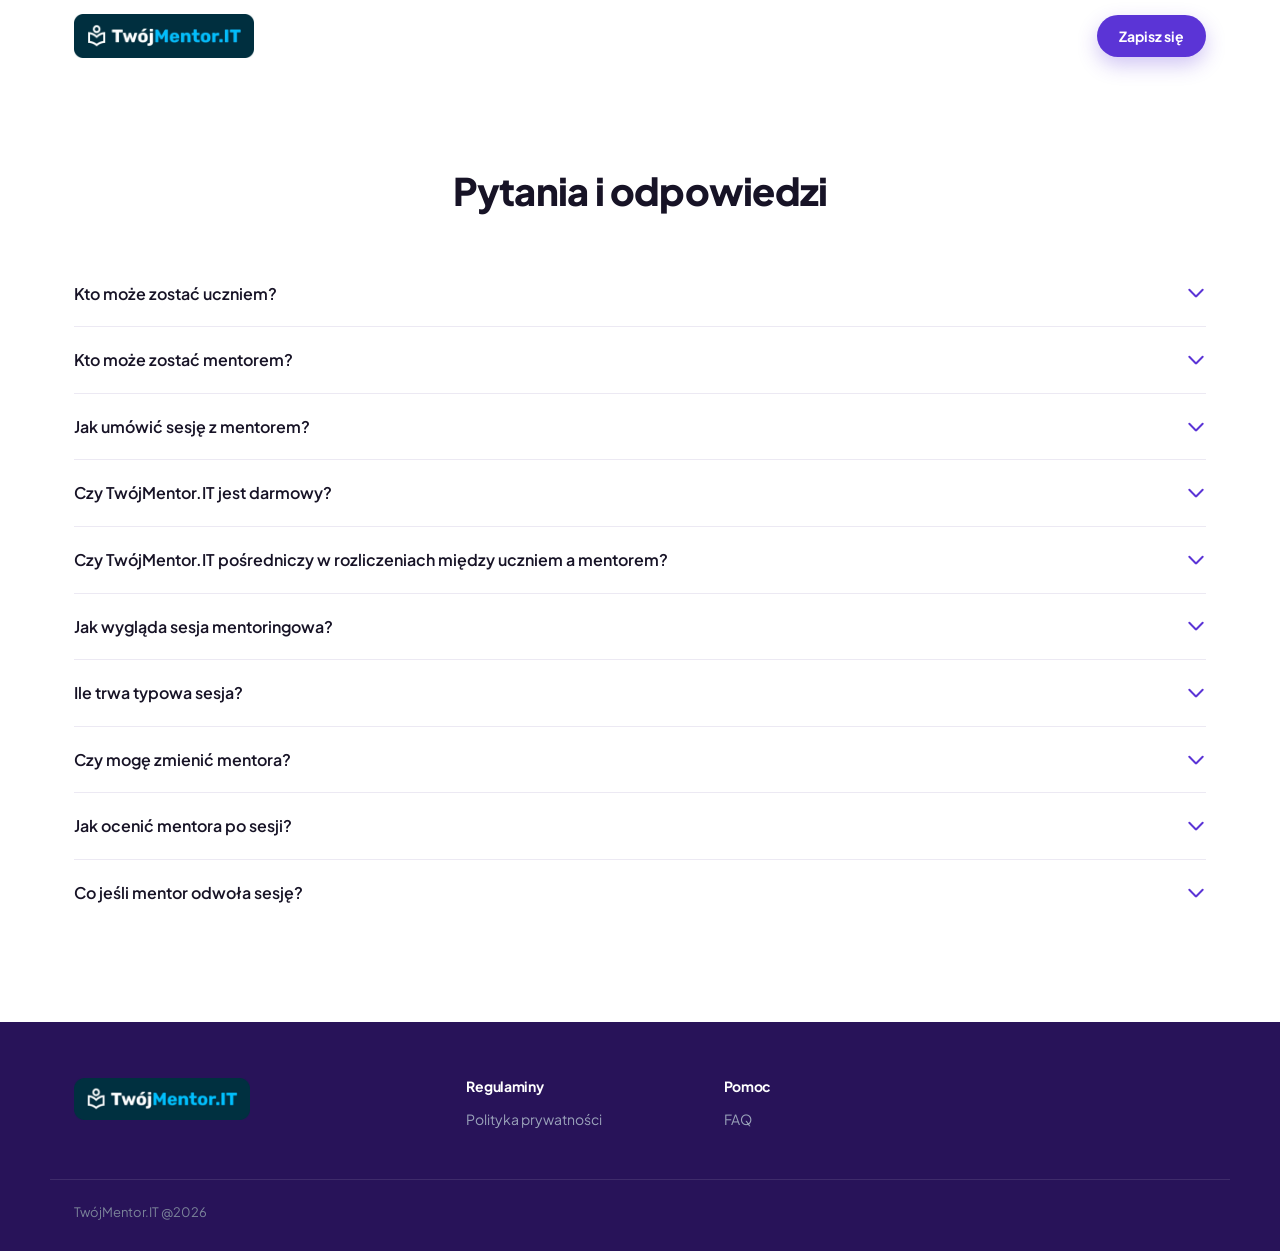
==== faq/index.html @ be9235aa "refactor: przeniesienie faq i polityki prywatności do podfolderów faq.html → faq/index.html polityka" ====
<!DOCTYPE html>
<html lang="pl">
<head>
  <meta charset="UTF-8" />
  <meta name="viewport" content="width=device-width, initial-scale=1.0" />
  <title>FAQ — TwójMentor.IT</title>
  <meta name="description" content="Odpowiedzi na najczęściej zadawane pytania dotyczące platformy TwójMentor.IT." />
  <meta name="theme-color" content="#5b34d6" />
  <link rel="canonical" href="https://mentor-it.github.io/LP/faq/" />
  <link rel="icon" type="image/svg+xml" href="../assets/img/logo-refresh_2.svg" />
  <link rel="preconnect" href="https://fonts.googleapis.com" />
  <link rel="preconnect" href="https://fonts.gstatic.com" crossorigin />
  <link href="https://fonts.googleapis.com/css2?family=Plus+Jakarta+Sans:wght@400;500;600;700;800&display=swap" rel="stylesheet" />
  <link rel="stylesheet" href="../assets/css/style.css" />
</head>
<body>
  <a class="skip-link" href="#main">Przejdź do treści</a>

  <!-- ======= HEADER ======= -->
  <header class="site-header" id="siteHeader">
    <div class="container header-inner">
      <a href="../" class="logo" aria-label="TwójMentor.IT — strona główna">
        <img src="../assets/img/logo.webp" width="218" height="53" alt="TwójMentor.IT" class="logo-img" />
      </a>
      <div class="header-actions">
        <button type="button" class="btn btn-primary js-signup-open">Zapisz się</button>
      </div>
    </div>
  </header>

  <main id="main">
    <section class="section faq" aria-labelledby="faq-title">
      <div class="container">
        <h1 id="faq-title" class="section-title center" style="margin-bottom:48px">Pytania i odpowiedzi</h1>

        <div class="faq-list">

          <details class="faq-item">
            <summary>Kto może zostać uczniem?<span class="faq-chevron" aria-hidden="true"></span></summary>
            <div class="faq-body"><p>Uczniem TwójMentor.IT może zostać każdy, kto chce rozwijać się w branży IT — niezależnie od poziomu zaawansowania. Niezależnie od tego, czy dopiero zaczynasz, czy chcesz pogłębić konkretną technologię, znajdziesz mentora dopasowanego do swoich potrzeb.</p></div>
          </details>

          <details class="faq-item">
            <summary>Kto może zostać mentorem?<span class="faq-chevron" aria-hidden="true"></span></summary>
            <div class="faq-body"><p>Mentorem może zostać każdy doświadczony specjalista IT, który chce dzielić się wiedzą. Każdy kandydat przechodzi proces weryfikacji, aby zapewnić uczniom najwyższą jakość mentoringu.</p></div>
          </details>

          <details class="faq-item">
            <summary>Jak umówić sesję z mentorem?<span class="faq-chevron" aria-hidden="true"></span></summary>
            <div class="faq-body"><p>Wystarczy wybrać mentora, kliknąć „Umów sesję", wskazać dogodny termin w naszym systemie rezerwacji i potwierdzić spotkanie. Całość zajmuje kilka minut.</p></div>
          </details>

          <details class="faq-item">
            <summary>Czy TwójMentor.IT jest darmowy?<span class="faq-chevron" aria-hidden="true"></span></summary>
            <div class="faq-body"><p>Założenie konta i przeglądanie mentorów jest bezpłatne. Pierwsza sesja u wielu mentorów jest darmowa, a kolejne sesje rozliczane są według stawki ustalonej przez mentora.</p></div>
          </details>

          <details class="faq-item">
            <summary>Czy TwójMentor.IT pośredniczy w rozliczeniach między uczniem a mentorem?<span class="faq-chevron" aria-hidden="true"></span></summary>
            <div class="faq-body"><p>Tak. Wszystkie płatności, rezerwacje i rozliczenia odbywają się bezpiecznie w ramach platformy — bez konieczności korzystania z zewnętrznych aplikacji.</p></div>
          </details>

          <details class="faq-item">
            <summary>Jak wygląda sesja mentoringowa?<span class="faq-chevron" aria-hidden="true"></span></summary>
            <div class="faq-body"><p>Sesje odbywają się online w formie wideorozmowy. Czas trwania i zakres ustalasz z mentorem indywidualnie. Możesz zadawać pytania, omawiać kod, przerabiać zadania lub planować ścieżkę kariery.</p></div>
          </details>

          <details class="faq-item">
            <summary>Ile trwa typowa sesja?<span class="faq-chevron" aria-hidden="true"></span></summary>
            <div class="faq-body"><p>Standardowa sesja trwa od 30 do 60 minut. Czas trwania ustalasz indywidualnie z mentorem w zależności od Twoich potrzeb i dostępności.</p></div>
          </details>

          <details class="faq-item">
            <summary>Czy mogę zmienić mentora?<span class="faq-chevron" aria-hidden="true"></span></summary>
            <div class="faq-body"><p>Oczywiście. Możesz w dowolnym momencie wybrać innego mentora i umówić się na sesję z kimś innym. Nie ma żadnych zobowiązań długoterminowych.</p></div>
          </details>

          <details class="faq-item">
            <summary>Jak ocenić mentora po sesji?<span class="faq-chevron" aria-hidden="true"></span></summary>
            <div class="faq-body"><p>Po każdej sesji masz możliwość wystawienia oceny i opinii. Twoja recenzja pomaga innym uczniom w wyborze odpowiedniego mentora.</p></div>
          </details>

          <details class="faq-item">
            <summary>Co jeśli mentor odwoła sesję?<span class="faq-chevron" aria-hidden="true"></span></summary>
            <div class="faq-body"><p>W przypadku odwołania sesji przez mentora zostaniesz niezwłocznie poinformowany, a środki zostaną zwrócone lub sesja przełożona na inny termin — według Twojego wyboru.</p></div>
          </details>

        </div>
      </div>
    </section>
  </main>

  <!-- ======= FOOTER ======= -->
  <footer class="site-footer">
    <div class="container footer-grid">
      <div class="footer-brand">
        <a href="../" class="logo logo-footer" aria-label="TwójMentor.IT">
          <img src="../assets/img/Logo.png" width="206" height="50" alt="TwójMentor.IT" class="logo-img" />
        </a>
      </div>
      <nav class="footer-col" aria-label="Regulaminy">
        <h3>Regulaminy</h3>
        <!-- <a href="#">Warunki korzystania</a> -->
        <a href="../polityka-prywatnosci/">Polityka prywatności</a>
      </nav>
      <nav class="footer-col" aria-label="Pomoc">
        <h3>Pomoc</h3>
        <a href="../faq/">FAQ</a>
      </nav>
      <!-- social media hidden -->

    </div>
    <div class="container footer-bottom">
      <p>TwójMentor.IT @2026</p>
    </div>
  </footer>

  <script src="../assets/js/main.js" defer></script>
</body>
</html>
---- assets/css/style.css ----
/* ===== Design tokens ===== */
:root{
  --purple:#5b34d6;
  --purple-600:#5028c4;
  --purple-700:#4420a8;
  --purple-soft:#f1edfd;
  --purple-soft-2:#e9e3fc;
  --ink:#171326;
  --slate:#5a5670;
  --muted:#8a8699;
  --line:#ece9f3;
  --bg:#ffffff;
  --bg-soft:#faf9fe;
  --brand-blue:#2f7fd0;
  --brand-dark:#15233f;
  --radius:18px;
  --radius-lg:26px;
  --radius-pill:999px;
  --shadow-sm:0 2px 10px rgba(33,22,80,.05);
  --shadow:0 14px 40px rgba(50,30,120,.10);
  --shadow-lg:0 24px 70px rgba(50,30,120,.16);
  --maxw:1180px;
  --ease:cubic-bezier(.16,1,.3,1);
  --font:"Plus Jakarta Sans",system-ui,-apple-system,"Segoe UI",Roboto,sans-serif;
}

*,*::before,*::after{box-sizing:border-box;margin:0;padding:0}
html{scroll-behavior:smooth;-webkit-text-size-adjust:100%}
@media (prefers-reduced-motion:reduce){html{scroll-behavior:auto}}
body{
  font-family:var(--font);
  color:var(--ink);
  background:var(--bg);
  line-height:1.6;
  font-size:16px;
  -webkit-font-smoothing:antialiased;
  overflow-x:hidden;
}
img{max-width:100%;display:block;height:auto}
a{color:inherit;text-decoration:none}
button{font-family:inherit;cursor:pointer;border:0;background:none}
h1,h2,h3{line-height:1.15;letter-spacing:-.02em;font-weight:800}

.container{width:100%;max-width:var(--maxw);margin-inline:auto;padding-inline:24px}
.visually-hidden,.skip-link{position:absolute;width:1px;height:1px;overflow:hidden;clip:rect(0 0 0 0);white-space:nowrap}
.skip-link:focus{position:fixed;top:12px;left:12px;width:auto;height:auto;clip:auto;background:var(--purple);color:#fff;padding:10px 16px;border-radius:10px;z-index:200}
:focus-visible{outline:2px solid var(--purple);outline-offset:3px;border-radius:6px}

/* ===== Buttons ===== */
.btn{
  display:inline-flex;align-items:center;justify-content:center;gap:8px;
  font-size:14px;font-weight:700;padding:12px 22px;border-radius:var(--radius-pill);
  transition:transform .25s var(--ease),box-shadow .25s var(--ease),background .2s,color .2s;
  white-space:nowrap;
}
.btn-primary{background:var(--purple);color:#fff;box-shadow:0 8px 20px rgba(91,52,214,.28)}
.btn-primary:hover{background:var(--purple-600);transform:translateY(-2px);box-shadow:0 12px 28px rgba(91,52,214,.36)}
.btn-ghost{background:#fff;color:var(--purple);border:1.5px solid #e4dcfa}
.btn-ghost:hover{background:var(--purple-soft);transform:translateY(-2px)}
.btn-ghost-light{background:transparent;color:#fff;border:1.5px solid rgba(255,255,255,.55)}
.btn-ghost-light:hover{background:rgba(255,255,255,.12);transform:translateY(-2px)}

/* ===== Header ===== */
.site-header{
  position:sticky;top:0;z-index:100;
  background:rgba(255,255,255,.82);backdrop-filter:blur(14px);
  border-bottom:1px solid transparent;
  transition:box-shadow .3s var(--ease),border-color .3s var(--ease);
}
.site-header.scrolled{box-shadow:var(--shadow-sm);border-color:var(--line)}
.header-inner{display:flex;align-items:center;justify-content:space-between;height:72px}
.logo{display:flex;align-items:center;gap:10px}
.logo-img{height:44px;width:auto;display:block}
.logo-footer .logo-img{height:42px}
.header-actions{display:flex;align-items:center;gap:12px}
.nav-toggle{display:none;flex-direction:column;gap:5px;padding:8px}
.nav-toggle span{width:24px;height:2px;background:var(--ink);border-radius:2px;transition:.3s var(--ease)}

/* ===== Hero ===== */
.hero{position:relative;padding:48px 0 0;background:
  radial-gradient(120% 90% at 85% 0%,#efeafe 0%,#fbfaff 45%,#fff 100%);
  overflow:hidden;}
.hero-grid{display:grid;grid-template-columns:1.05fr .95fr;gap:48px;align-items:center;padding-bottom:36px}
.hero-title{font-size:clamp(34px,5.2vw,60px);color:var(--ink)}
.hero-sub{margin:20px 0 28px;font-size:18px;color:var(--slate);max-width:30ch}

.hero-visual{position:relative;display:flex;justify-content:center}
.hero-photo-wrap{position:relative;width:100%;max-width:560px}
.hero-photo{width:100%;border-radius:22px;}

/* ===== Tech strip ===== */
.tech-strip-wrap{
  position:relative;width:100%;margin:0 auto;background:#fff;border-top:1px solid var(--line);border-bottom:1px solid var(--line);
  overflow:hidden;-webkit-mask-image:linear-gradient(90deg,transparent,#000 6%,#000 94%,transparent);
  mask-image:linear-gradient(90deg,transparent,#000 6%,#000 94%,transparent);
}
.tech-strip{display:flex;gap:10px;padding:18px 0;width:max-content;animation:marquee 32s linear infinite}
@keyframes marquee{0%{transform:translateX(0)}100%{transform:translateX(-50%)}}
.tech-chip{
  flex:none;font-size:13px;font-weight:600;color:var(--slate);
  background:var(--bg-soft);border:1px solid var(--line);border-radius:12px;
  padding:10px 16px;transition:.25s var(--ease);
}

/* ===== Sections base ===== */
.section{padding:clamp(56px,8vw,96px) 0}
.section-title{font-size:clamp(26px,3.4vw,38px);color:var(--ink)}
.section-title.center{text-align:center}
.section p{color:var(--slate)}

/* ===== Connect ===== */
.connect-grid{display:grid;grid-template-columns:1fr 1fr;gap:56px;align-items:center}
.connect-visual{position:relative}
.connect-photo{width:100%;max-width:520px;border-radius:var(--radius-lg)}
.connect-copy p{margin-top:18px;font-size:17px;max-width:46ch}

/* ===== Mentoring features ===== */
.mentoring{background:var(--bg-soft)}
.feature-grid{display:grid;grid-template-columns:repeat(2,1fr);gap:24px;margin-top:44px}
.feature-card{background:#fff;border:1px solid var(--line);border-radius:var(--radius);padding:30px}
.feature-icon{display:inline-flex;align-items:center;justify-content:center;width:46px;height:46px;border-radius:13px;background:var(--purple);margin-bottom:16px}
.feature-card h3{font-size:19px;margin-bottom:10px}
.feature-card p{font-size:15px}

/* ===== How it works ===== */
.how .section-title{margin-bottom:8px}
.how-steps{display:flex;flex-direction:column;gap:clamp(40px,6vw,72px);margin-top:48px}
.how-row{display:grid;grid-template-columns:1fr 1fr;gap:48px;align-items:center}
.how-row.reverse{direction:rtl}
.how-row.reverse>*{direction:ltr}
.step-num{font-size:clamp(34px,5vw,52px);font-weight:800;color:var(--purple);display:block;line-height:1}
.how-text h3{font-size:24px;margin:14px 0 12px}
.how-text p{font-size:16px;max-width:34ch}
.how-media img{width:100%;border-radius:var(--radius);box-shadow:var(--shadow-lg);background:#fff}

/* ===== Mentors ===== */
.mentors{background:var(--bg-soft)}
.mentors-head{display:flex;align-items:center;justify-content:space-between;gap:16px;margin-bottom:32px;flex-wrap:wrap}
.slider-nav{display:flex;gap:10px}
.slider-btn{display:inline-flex;align-items:center;gap:6px;font-size:14px;font-weight:600;color:var(--purple);padding:9px 16px;border-radius:var(--radius-pill);border:1px solid #e4dcfa;background:#fff;transition:.25s var(--ease)}
.slider-btn:hover{background:var(--purple-soft)}
.slider-btn:disabled{opacity:.4;cursor:default;color:var(--muted)}
.mentors-track-wrap{overflow:hidden}
.mentors-track{display:flex;gap:24px;transition:transform .55s var(--ease)}
.mentor-card{
  position:relative;flex:0 0 calc((100% - 48px)/3);background:#fff;border:1px solid var(--line);
  border-radius:var(--radius);padding:24px;box-shadow:var(--shadow-sm);
  transition:transform .3s var(--ease),box-shadow .3s var(--ease);
}
.mentor-card:hover{transform:translateY(-4px);box-shadow:var(--shadow)}
.fav-btn{position:absolute;top:14px;right:14px;display:inline-flex;align-items:center;justify-content:center;width:36px;height:36px;border-radius:10px;color:#c9c4d8;transition:color .2s,background .2s,transform .2s}
.fav-btn svg{display:block}
.fav-btn:hover{color:var(--purple);background:var(--purple-soft);transform:scale(1.06)}
.mentor-top{display:flex;gap:14px;align-items:flex-start;margin-bottom:16px;padding-right:28px}
.mentor-avatar{width:64px;height:64px;border-radius:50%;object-fit:cover;flex:none}
.mentor-name{font-size:18px}
.mentor-role{font-size:13px;color:var(--muted);margin-top:2px}
.mentor-rate{font-size:14px;font-weight:700;margin-top:6px;color:var(--ink)}
.stars{color:#f5b301}
.reviews{color:var(--muted);font-weight:500}
.mentor-tags{list-style:none;display:flex;flex-wrap:wrap;gap:7px;margin-bottom:14px}
.tag{font-size:12px;font-weight:600;padding:5px 11px;border-radius:9px;background:var(--purple-soft);color:var(--purple)}
.tag-js{background:#fef6c8;color:#8a6d00}
.tag-html{background:#ffe6da;color:#c4441b}
.tag-more{background:#eceaf3;color:var(--slate)}
.mentor-bio{font-size:13.5px;color:var(--slate);margin-bottom:18px;display:-webkit-box;-webkit-line-clamp:4;-webkit-box-orient:vertical;overflow:hidden}
.mentor-footer{display:flex;align-items:center;justify-content:space-between;gap:10px;flex-wrap:wrap;padding-top:14px;border-top:1px solid var(--line)}
.mentor-price strong{font-size:18px;color:var(--ink)}
.mentor-price{font-size:13px;color:var(--muted)}
.mentor-free{font-size:12.5px;color:var(--purple);font-weight:600}
.mentor-term{font-size:13px;color:var(--slate);margin-top:12px}
.mentor-term strong{color:var(--ink)}

/* ===== Benefits ===== */
.benefits{background:var(--bg-soft)}
.benefits-grid{display:grid;grid-template-columns:.85fr 1.15fr;gap:56px;align-items:center}
.benefits-photo{width:100%;max-width:440px;border-radius:var(--radius-lg)}
.benefits-list{list-style:none;display:flex;flex-direction:column;gap:16px;margin-top:32px}
.benefit-item{display:block;background:#fff;border:1px solid var(--line);border-radius:var(--radius);padding:30px}
.benefit-icon{display:inline-flex;align-items:center;justify-content:center;width:46px;height:46px;border-radius:13px;background:var(--purple);margin-bottom:16px}
.benefit-item h3{font-size:19px;margin-bottom:10px}
.benefit-item p{font-size:15px}

/* ===== FAQ ===== */
.faq-head{display:flex;align-items:center;justify-content:space-between;gap:16px;flex-wrap:wrap;margin-bottom:28px}
.link-arrow{display:inline-flex;align-items:center;gap:7px;font-size:14px;font-weight:600;color:var(--purple)}
.link-arrow:hover{gap:10px}
.faq-list{display:flex;flex-direction:column}
.faq-item{border-bottom:1px solid var(--line)}
.faq-item:last-child{border-bottom:none}
.faq-item summary{list-style:none;cursor:pointer;display:flex;align-items:center;justify-content:space-between;gap:16px;padding:20px 0;font-size:16px;font-weight:600;color:var(--ink)}
.faq-item summary::-webkit-details-marker{display:none}
.faq-chevron{flex:none;width:20px;height:20px;position:relative;transition:transform .3s var(--ease)}
.faq-chevron::before,.faq-chevron::after{content:"";position:absolute;top:9px;width:11px;height:2px;background:var(--purple);border-radius:2px;transition:transform .3s var(--ease)}
.faq-chevron::before{left:1px;transform:rotate(45deg)}
.faq-chevron::after{right:1px;transform:rotate(-45deg)}
.faq-item[open] .faq-chevron::before{transform:rotate(-45deg)}
.faq-item[open] .faq-chevron::after{transform:rotate(45deg)}
.faq-body{padding:0 0 20px;color:var(--slate);font-size:15px;max-width:72ch}

/* ===== CTA ===== */
.cta{background:var(--bg)}
.cta-box{position:relative;overflow:hidden;text-align:center;border-radius:var(--radius-lg);padding:clamp(48px,7vw,80px) 24px;
  background:linear-gradient(135deg,#6f42e8 0%,#5028c4 100%);color:#fff;box-shadow:var(--shadow-lg)}
.cta-box h2{font-size:clamp(26px,3.6vw,40px);margin-bottom:14px}
.cta-box p{color:rgba(255,255,255,.9);font-size:18px;max-width:none;margin:0 auto 28px}
.cta-actions{display:flex;gap:14px;justify-content:center;flex-wrap:wrap}
.cta-deco{position:absolute;inset:0;background:
  radial-gradient(circle at 12% 20%,rgba(255,255,255,.14),transparent 30%),
  radial-gradient(circle at 88% 80%,rgba(255,255,255,.12),transparent 32%);pointer-events:none}
.cta-box>*{position:relative}

/* ===== Modal ===== */
.modal-overlay{position:fixed;inset:0;background:rgba(23,19,38,.6);backdrop-filter:blur(4px);z-index:500;display:flex;align-items:center;justify-content:center;padding:24px;opacity:0;transition:opacity .25s var(--ease)}
.modal-overlay:not([hidden]){opacity:1}
.modal-overlay[hidden]{display:none}
.modal-box{position:relative;background:#fff;border-radius:var(--radius-lg);box-shadow:var(--shadow-lg);width:100%;max-width:480px;max-height:90vh;overflow-y:auto;animation:modalIn .3s var(--ease)}
@keyframes modalIn{from{transform:translateY(24px);opacity:0}to{transform:none;opacity:1}}
.modal-close{position:absolute;top:16px;right:16px;width:32px;height:32px;display:flex;align-items:center;justify-content:center;font-size:22px;line-height:1;color:var(--muted);background:var(--bg-soft);border-radius:50%;z-index:1;transition:background .2s,color .2s}
.modal-close:hover{background:var(--line);color:var(--ink)}
@media(max-width:480px){.modal-overlay{padding:16px}}
.modal-box #mlb2-42301566 .ml-form-embedWrapper .ml-form-embedBody{padding-left:0!important;padding-right:0!important}
.modal-box #mlb2-42301566 .ml-form-embedWrapper .ml-form-embedBody .ml-form-checkboxRow label{display:flex!important;align-items:flex-start!important;gap:8px!important;padding-left:0!important;cursor:pointer}
.modal-box #mlb2-42301566 .ml-form-embedWrapper .ml-form-embedBody .ml-form-checkboxRow input[type="checkbox"]{position:static!important;opacity:1!important;z-index:auto!important;flex:none!important;width:16px!important;height:16px!important;margin:3px 0 0!important;cursor:pointer}

/* ===== Footer ===== */
.site-footer{background:#281359;color:#cdd4e4;padding:56px 0 28px}
.footer-grid{display:grid;grid-template-columns:1.6fr 1fr 1fr 1fr;gap:32px}
.logo-footer .logo-dark{color:#fff}
.logo-footer .logo-blue{color:#6aa8e8}
.footer-col h3{font-size:14px;color:#fff;margin-bottom:14px;font-weight:700}
.footer-col a{display:block;font-size:14px;color:#9aa3ba;margin-bottom:9px;transition:color .2s}
.footer-col a:hover{color:#fff}
.socials{display:flex;gap:12px}
.socials a{display:inline-flex;align-items:center;justify-content:center;width:38px;height:38px;border-radius:10px;background:rgba(255,255,255,.08);color:#cdd4e4;transition:.25s var(--ease)}
.socials a:hover{background:var(--purple);color:#fff;transform:translateY(-2px)}
.footer-bottom{margin-top:40px;padding-top:22px;border-top:1px solid rgba(255,255,255,.1);font-size:13px;color:#7b8499}

/* ===== Scroll reveal ===== */
.reveal{opacity:0;transform:translateY(28px);transition:opacity .7s var(--ease),transform .7s var(--ease)}
.reveal.in{opacity:1;transform:none}
@media (prefers-reduced-motion:reduce){.reveal{opacity:1;transform:none;transition:none}}

/* ===== Responsive ===== */
@media (max-width:980px){
  .hero-grid,.connect-grid,.benefits-grid{grid-template-columns:1fr;gap:36px}
  .hero-visual{order:-1}
  .hero-sub{max-width:none}
  .connect-visual,.benefits-visual{order:-1;display:flex;justify-content:center}
  .how-row,.how-row.reverse{grid-template-columns:1fr;direction:ltr;gap:24px}
  .how-text p{max-width:none}
  .feature-grid{grid-template-columns:1fr}
  .footer-grid{grid-template-columns:1fr 1fr;gap:28px}
  .mentor-card{flex:0 0 calc((100% - 24px)/2)}
}
@media (max-width:680px){
  .header-actions .btn-ghost{display:none}
  .nav-toggle{display:flex}
  .header-actions.open{position:absolute;top:72px;left:0;right:0;background:#fff;flex-direction:column;padding:18px 24px;gap:12px;box-shadow:var(--shadow);border-top:1px solid var(--line)}
  .header-actions.open .btn-ghost{display:inline-flex}
  .header-actions.open .btn{width:100%}
  .mentor-card{flex:0 0 100%}
  .footer-grid{grid-template-columns:1fr 1fr}
  .footer-brand{grid-column:1/-1}
  .mentors-head .slider-nav{display:none}
}
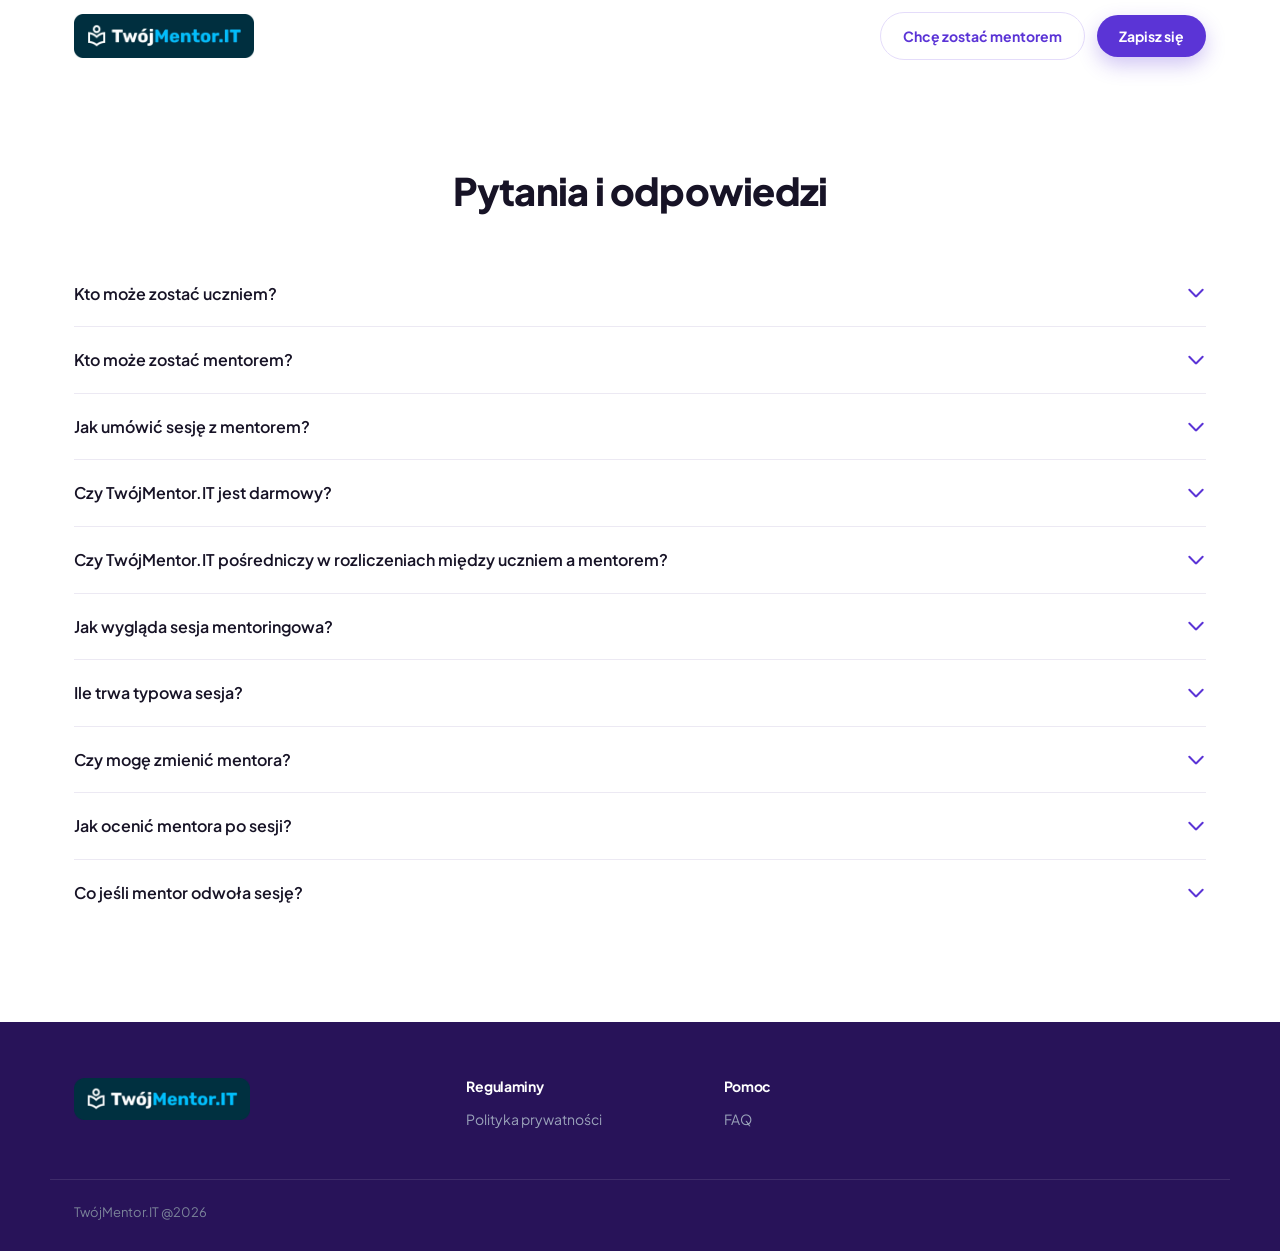
==== commit 4af37d2a: "feat: dodaj przycisk "Chcę zostać mentorem" do headera i placeholder podstronę - Nowy link btn-ghost" ====
--- a/faq/index.html
+++ b/faq/index.html
@@ -22,7 +22,12 @@
       <a href="../" class="logo" aria-label="TwójMentor.IT — strona główna">
         <img src="../assets/img/logo.webp" width="218" height="53" alt="TwójMentor.IT" class="logo-img" />
       </a>
+      <button type="button" class="nav-toggle" id="navToggle" aria-label="Menu" aria-expanded="false">
+        <span></span><span></span><span></span>
+      </button>
+
       <div class="header-actions">
+        <a href="../zostan-mentorem/" class="btn btn-ghost">Chcę zostać mentorem</a>
         <button type="button" class="btn btn-primary js-signup-open">Zapisz się</button>
       </div>
     </div>
@@ -115,6 +120,171 @@
     </div>
   </footer>
 
+  <!-- ======= MODAL MAILERLITE ======= -->
+  <div id="signupModal" class="modal-overlay" role="dialog" aria-modal="true" aria-labelledby="modalTitle" hidden>
+    <div class="modal-box">
+      <button class="modal-close" id="modalClose" aria-label="Zamknij">&times;</button>
+
+      <style type="text/css">@import url("https://assets.mlcdn.com/fonts.css?version=1780569");</style>
+      <style type="text/css">
+        .ml-form-embedSubmitLoad{display:inline-block;width:20px;height:20px}
+        .ml-form-embedSubmitLoad:after{content:" ";display:block;width:11px;height:11px;margin:1px;border-radius:50%;border:4px solid #fff;border-color:#fff #fff #fff transparent;animation:ml-form-embedSubmitLoad 1.2s linear infinite}
+        @keyframes ml-form-embedSubmitLoad{0%{transform:rotate(0deg)}100%{transform:rotate(360deg)}}
+        .sr-only{position:absolute;width:1px;height:1px;padding:0;margin:-1px;overflow:hidden;clip:rect(0,0,0,0);border:0}
+        .g-recaptcha{transform:scale(1);-webkit-transform:scale(1);transform-origin:0 0;-webkit-transform-origin:0 0}
+        #mlb2-42301566.ml-form-embedContainer{box-sizing:border-box;display:table;margin:0 auto;position:static;width:100%!important}
+        #mlb2-42301566.ml-form-embedContainer h4,#mlb2-42301566.ml-form-embedContainer p,#mlb2-42301566.ml-form-embedContainer span,#mlb2-42301566.ml-form-embedContainer button{text-transform:none!important;letter-spacing:normal!important}
+        #mlb2-42301566.ml-form-embedContainer .ml-form-embedWrapper{background-color:#fff;border-width:0;border-color:transparent;border-radius:4px;border-style:solid;box-sizing:border-box;display:inline-block!important;margin:0;padding:0;position:relative}
+        #mlb2-42301566.ml-form-embedContainer .ml-form-embedWrapper.embedForm{max-width:400px;width:100%}
+        #mlb2-42301566.ml-form-embedContainer .ml-form-align-center{text-align:center}
+        #mlb2-42301566.ml-form-embedContainer .ml-form-embedWrapper .ml-form-embedBody,#mlb2-42301566.ml-form-embedContainer .ml-form-embedWrapper .ml-form-successBody{padding:20px 20px 0}
+        #mlb2-42301566.ml-form-embedContainer .ml-form-embedWrapper .ml-form-embedBody .ml-form-embedContent,#mlb2-42301566.ml-form-embedContainer .ml-form-embedWrapper .ml-form-successBody .ml-form-successContent{text-align:left;margin:0 0 20px}
+        #mlb2-42301566.ml-form-embedContainer .ml-form-embedWrapper .ml-form-embedBody .ml-form-embedContent h4,#mlb2-42301566.ml-form-embedContainer .ml-form-embedWrapper .ml-form-successBody .ml-form-successContent h4{color:#000;font-family:'Poppins',sans-serif;font-size:24px;font-weight:700;margin:0 0 10px;text-align:left;word-break:break-word}
+        #mlb2-42301566.ml-form-embedContainer .ml-form-embedWrapper .ml-form-embedBody .ml-form-embedContent p,#mlb2-42301566.ml-form-embedContainer .ml-form-embedWrapper .ml-form-successBody .ml-form-successContent p{color:#000;font-family:'Poppins',sans-serif;font-size:14px;font-weight:400;line-height:22px;margin:0 0 10px;text-align:left}
+        #mlb2-42301566.ml-form-embedContainer .ml-form-embedWrapper .ml-form-embedBody form{margin:0;width:100%}
+        #mlb2-42301566.ml-form-embedContainer .ml-form-embedWrapper .ml-form-embedBody .ml-form-formContent,#mlb2-42301566.ml-form-embedContainer .ml-form-embedWrapper .ml-form-embedBody .ml-form-checkboxRow{margin:0 0 20px;width:100%}
+        #mlb2-42301566.ml-form-embedContainer .ml-form-embedWrapper .ml-form-embedBody .ml-form-checkboxRow{float:left}
+        #mlb2-42301566.ml-form-embedContainer .ml-form-embedWrapper .ml-form-embedBody .ml-form-fieldRow{margin:0 0 10px;width:100%}
+        #mlb2-42301566.ml-form-embedContainer .ml-form-embedWrapper .ml-form-embedBody .ml-form-fieldRow.ml-last-item{margin:0}
+        #mlb2-42301566.ml-form-embedContainer .ml-form-embedWrapper .ml-form-embedBody .ml-form-fieldRow input{background-color:#F6F8F9!important;color:#333!important;border-color:#D0D4DB;border-radius:4px!important;border-style:solid!important;border-width:1px!important;font-family:'Open Sans',Arial,Helvetica,sans-serif;font-size:14px!important;height:auto;line-height:21px!important;margin:0;padding:10px!important;width:100%!important;box-sizing:border-box!important;max-width:100%!important}
+        #mlb2-42301566.ml-form-embedContainer .ml-form-embedWrapper .ml-form-embedBody .ml-form-fieldRow textarea{background-color:#F6F8F9!important;color:#333!important;border-color:#D0D4DB;border-radius:4px!important;border-style:solid!important;border-width:1px!important;font-family:'Open Sans',Arial,Helvetica,sans-serif;font-size:14px!important;height:auto;line-height:21px!important;margin:0;padding:10px!important;width:100%!important;box-sizing:border-box!important;max-width:100%!important}
+        #mlb2-42301566.ml-form-embedContainer .ml-form-embedWrapper .ml-form-embedBody .ml-form-fieldRow .custom-select{background-color:#F6F8F9!important;color:#333!important;border-color:#D0D4DB;border-radius:4px!important;border-style:solid!important;border-width:1px!important;font-family:'Open Sans',Arial,Helvetica,sans-serif;font-size:14px!important;line-height:20px!important;margin:0;padding:10px 28px 10px 12px!important;width:100%!important;box-sizing:border-box!important;max-width:100%!important;height:auto;display:inline-block;vertical-align:middle;background:url('https://assets.mlcdn.com/ml/images/default/dropdown.svg') no-repeat right .75rem center/8px 10px;-webkit-appearance:none;-moz-appearance:none;appearance:none}
+        #mlb2-42301566.ml-form-embedContainer .ml-form-embedWrapper .ml-block-form .ml-field-group{text-align:left!important}
+        #mlb2-42301566.ml-form-embedContainer .ml-form-embedWrapper .ml-block-form .ml-field-group label{margin-bottom:5px;color:#333;font-size:14px;font-family:'Open Sans',Arial,Helvetica,sans-serif;font-weight:bold;display:inline-block;line-height:20px}
+        #mlb2-42301566.ml-form-embedContainer .ml-form-embedWrapper .ml-form-embedBody .ml-form-checkboxRow .label-description{color:#000;display:block;font-family:'Open Sans',Arial,Helvetica,sans-serif;font-size:12px;text-align:left;margin-bottom:0;position:relative;vertical-align:top}
+        #mlb2-42301566.ml-form-embedContainer .ml-form-embedWrapper .ml-form-embedBody .ml-form-checkboxRow label{font-weight:normal;margin:0;padding:0;position:relative;display:block;min-height:24px;padding-left:24px}
+        #mlb2-42301566.ml-form-embedContainer .ml-form-embedWrapper .ml-form-embedBody .ml-form-checkboxRow label p{color:#000!important;font-family:'Open Sans',Arial,Helvetica,sans-serif!important;font-size:12px!important;font-weight:normal!important;line-height:18px!important;padding:0!important;margin:0 5px 0 0!important}
+        #mlb2-42301566.ml-form-embedContainer .ml-form-embedWrapper .ml-form-embedBody .ml-form-embedSubmit{margin:0 0 20px;float:left;width:100%}
+        #mlb2-42301566.ml-form-embedContainer .ml-form-embedWrapper .ml-form-embedBody .ml-form-embedSubmit button{background-color:#5b34d6!important;border:none!important;border-radius:25px!important;box-shadow:none!important;color:#fff!important;cursor:pointer;font-family:'Poppins',sans-serif!important;font-size:14px!important;font-weight:700!important;line-height:21px!important;height:auto;padding:10px!important;width:100%!important;box-sizing:border-box!important}
+        #mlb2-42301566.ml-form-embedContainer .ml-form-embedWrapper .ml-form-embedBody .ml-form-embedSubmit button.loading{display:none}
+        #mlb2-42301566.ml-form-embedContainer .ml-form-embedWrapper .ml-form-embedBody .ml-form-embedSubmit button:hover{background-color:#333!important}
+        .ml-form-recaptcha{margin-bottom:20px;float:left}
+        .ml-form-recaptcha.ml-error iframe{border:solid 1px #ff0000}
+        .ml-error input,.ml-error textarea,.ml-error select{border-color:red!important}
+        .ml-error .label-description,.ml-error .label-description p,.ml-error label:first-child{color:#ff0000!important}
+        #mlb2-42301566.ml-form-embedContainer .ml-form-embedWrapper .ml-form-embedBody .ml-form-fieldRow .custom-control,#mlb2-42301566.ml-form-embedContainer .ml-form-embedWrapper .ml-form-embedBody .ml-form-horizontalRow .custom-control{position:relative;display:block;min-height:1.5rem;padding-left:1.5rem}
+        #mlb2-42301566.ml-form-embedContainer .ml-form-embedWrapper .ml-form-embedBody .ml-form-checkboxRow input[type="checkbox"]{box-sizing:border-box;padding:0;position:absolute;z-index:-1;opacity:0;margin-top:5px;margin-left:-1.5rem;overflow:visible}
+        @media only screen and (max-width:400px){.ml-form-embedWrapper.embedForm{width:100%!important}}
+        @media screen and (max-width:480px){.ml-form-recaptcha{width:220px!important}.g-recaptcha{transform:scale(0.78);-webkit-transform:scale(0.78);transform-origin:0 0;-webkit-transform-origin:0 0}}
+      </style>
+
+      <div id="mlb2-42301566" class="ml-form-embedContainer ml-subscribe-form ml-subscribe-form-42301566">
+        <div class="ml-form-align-center">
+          <div class="ml-form-embedWrapper embedForm">
+
+            <div class="ml-form-embedBody ml-form-embedBodyDefault row-form">
+              <div class="ml-form-embedContent">
+                <h4 id="modalTitle">Zapisz się na listę oczekujących</h4>
+                <p>Chcesz zostać mentorem lub uczniem? Dołącz do naszej społeczności! Start niebawem.</p>
+              </div>
+
+              <form class="ml-block-form" action="https://assets.mailerlite.com/jsonp/2414219/forms/189623742043784431/subscribe" data-code="" method="post" target="_blank">
+                <div class="ml-form-formContent">
+
+                  <div class="ml-form-fieldRow">
+                    <div class="ml-field-group ml-field-email ml-validate-email ml-validate-required">
+                      <label>Email</label>
+                      <input aria-label="email" aria-required="true" type="email" class="form-control" name="fields[email]" placeholder="" autocomplete="email">
+                    </div>
+                  </div>
+
+                  <div class="ml-form-fieldRow">
+                    <div class="ml-field-group ml-field-state ml-validate-required">
+                      <label>Chcę zostać</label>
+                      <select class="custom-select" name="fields[state]" aria-label="state" aria-required="true">
+                        <option value="">-</option>
+                        <option>Mentorem</option>
+                        <option>Uczniem</option>
+                      </select>
+                    </div>
+                  </div>
+
+                  <div class="ml-form-fieldRow">
+                    <div class="ml-field-group ml-field-name ml-validate-required">
+                      <label>Specjalizacja</label>
+                      <select class="custom-select" name="fields[name]" aria-label="name" aria-required="true">
+                        <option value="">-</option>
+                        <option>Frontend</option>
+                        <option>Backend</option>
+                        <option>Design</option>
+                        <option>Analysis</option>
+                        <option>Testing</option>
+                        <option>Research</option>
+                        <option>Writing</option>
+                        <option>DevOps</option>
+                        <option>Admin</option>
+                        <option>Data</option>
+                        <option>PM/PO</option>
+                        <option>Cybersecurity</option>
+                        <option>Mobile</option>
+                        <option>Game Dev</option>
+                        <option>Mentoring kariery</option>
+                        <option>Rektutacja IT</option>
+                        <option>AI</option>
+                      </select>
+                    </div>
+                  </div>
+
+                  <div class="ml-form-fieldRow ml-last-item">
+                    <div class="ml-field-group ml-field-last_name">
+                      <label>Chcesz coś dodać? (opcjonalne)</label>
+                      <textarea class="form-control" name="fields[last_name]" aria-label="last_name" maxlength="1024" placeholder=""></textarea>
+                    </div>
+                  </div>
+
+                </div>
+
+                <div class="ml-form-checkboxRow ml-validate-required">
+                  <label class="checkbox">
+                    <input type="checkbox" required>
+                    <div class="label-description">
+                      <p>Zapoznałem się i akceptuję treść Polityki prywatności.</p>
+                    </div>
+                  </label>
+                </div>
+
+                <div class="ml-form-recaptcha ml-validate-required">
+                  <style>.ml-form-recaptcha{margin-bottom:20px}.ml-form-recaptcha.ml-error iframe{border:solid 1px #ff0000}@media screen and (max-width:480px){.ml-form-recaptcha{width:220px!important}.g-recaptcha{transform:scale(.78);-webkit-transform:scale(.78);transform-origin:0 0;-webkit-transform-origin:0 0}}</style>
+                  <script src="https://www.google.com/recaptcha/api.js"></script>
+                  <div class="g-recaptcha" data-sitekey="6Lf1KHQUAAAAAFNKEX1hdSWCS3mRMv4FlFaNslaD"></div>
+                </div>
+
+                <input type="hidden" name="ml-submit" value="1">
+                <div class="ml-form-embedSubmit">
+                  <button type="submit" class="primary">Zapisz się</button>
+                  <button disabled style="display:none" type="button" class="loading">
+                    <div class="ml-form-embedSubmitLoad"></div>
+                    <span class="sr-only">Loading...</span>
+                  </button>
+                </div>
+                <input type="hidden" name="anticsrf" value="true">
+              </form>
+            </div>
+
+            <div class="ml-form-successBody row-success" style="display:none">
+              <div class="ml-form-successContent">
+                <h4>Zostałeś zapisany!</h4>
+                <p>Gdy wystartujemy zostaniesz poinformowany o tym jako pierwszy.</p>
+              </div>
+            </div>
+
+          </div>
+        </div>
+      </div>
+
+      <script>
+        function ml_webform_success_42301566() {
+          var $ = ml_jQuery || jQuery;
+          $('.ml-subscribe-form-42301566 .row-success').show();
+          $('.ml-subscribe-form-42301566 .row-form').hide();
+        }
+      </script>
+      <script src="https://groot.mailerlite.com/js/w/webforms.min.js?vb397d78ebaa8a0f631d35384c46d781b" type="text/javascript"></script>
+      <script>fetch("https://assets.mailerlite.com/jsonp/2414219/forms/189623742043784431/takel")</script>
+
+    </div>
+  </div>
+
   <script src="../assets/js/main.js" defer></script>
 </body>
 </html>
